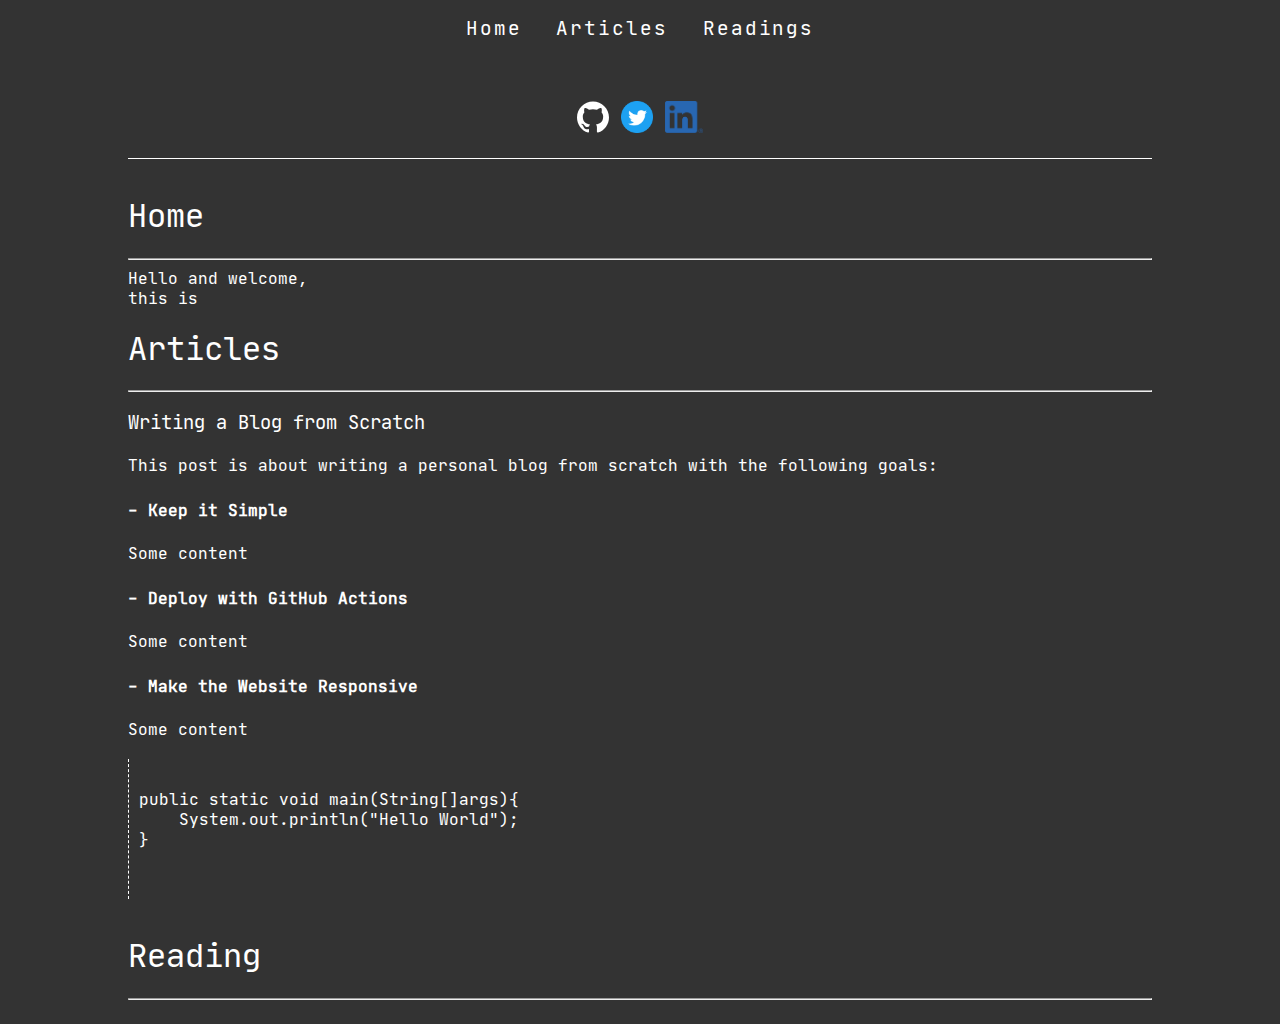
==== index.html @ 2ed48113 "Setup minimal project structure" ====
<!DOCTYPE html>
<html>
<head>
    <meta name="viewport" content="width=device-width, initial-scale=1.0">
    <title>jsattlers blog</title>
    <link href='css/index.css' rel='stylesheet' type='text/css'>
</head>

<body class="main">

<div class="grid-wrapper">
    <nav class="nav-grid">
        <div class="nav-center">
            <div class="nav-links">
                <a href="#">Home</a>
                <a href="#">Articles</a>
                <a href="#">Readings</a>
            </div>
            <!--<div class="nav-coffee">
                <a href="https://paypal.me/jslr94/2">Reach out for me</a>
            </div>-->
            <div class="nav-social">
                <a class="github-logo" href="https://github.com/j-sattler">
                    <svg role="img" viewBox="0 0 24 24" xmlns="http://www.w3.org/2000/svg"><title>GitHub icon</title>
                        <path d="M12 .297c-6.63 0-12 5.373-12 12 0 5.303 3.438 9.8 8.205 11.385.6.113.82-.258.82-.577 0-.285-.01-1.04-.015-2.04-3.338.724-4.042-1.61-4.042-1.61C4.422 18.07 3.633 17.7 3.633 17.7c-1.087-.744.084-.729.084-.729 1.205.084 1.838 1.236 1.838 1.236 1.07 1.835 2.809 1.305 3.495.998.108-.776.417-1.305.76-1.605-2.665-.3-5.466-1.332-5.466-5.93 0-1.31.465-2.38 1.235-3.22-.135-.303-.54-1.523.105-3.176 0 0 1.005-.322 3.3 1.23.96-.267 1.98-.399 3-.405 1.02.006 2.04.138 3 .405 2.28-1.552 3.285-1.23 3.285-1.23.645 1.653.24 2.873.12 3.176.765.84 1.23 1.91 1.23 3.22 0 4.61-2.805 5.625-5.475 5.92.42.36.81 1.096.81 2.22 0 1.606-.015 2.896-.015 3.286 0 .315.21.69.825.57C20.565 22.092 24 17.592 24 12.297c0-6.627-5.373-12-12-12"/>
                    </svg>
                </a>
                <a href="https://twitter.com/jsattler_"><img src="resources/img/twitter/twitter.png" alt="twitter"></a>
                <a href="https://de.linkedin.com/in/joshua-sattler-3680741a1"><img
                        src="resources/img/linkedin/linkedin.png" alt="linkedin"></a>
            </div>
        </div>
    </nav>

    <article class="content-grid">
        <div class="content-left">
        </div>
        <div class="content-center">
            <div id="overview">
                <h1>Home</h1>
                <hr style="color: white">
                Hello and welcome,<br>
                this is
            </div>
            <div id="blog">
                <h1>Articles</h1>
                <hr style="color: white">
                <h3>Writing a Blog from Scratch</h3>
                <p>This post is about writing a personal blog from scratch with the following goals:</p>
                <h4 style="font-weight: bold">- Keep it Simple</h4>
                <p>Some content</p>
                <h4 style="font-weight: bold">- Deploy with GitHub Actions</h4>
                <p>Some content</p>
                <h4 style="font-weight: bold">- Make the Website Responsive</h4>
                <p>Some content</p>
                <pre>
                        <code>
public static void main(String[]args){
    System.out.println("Hello World");
}
                        </code>
                    </pre>
            </div>
            <div id="reading">
                <h1>Reading</h1>
                <hr style="color: white">
            </div>
        </div>
        <div class="content-right">
        </div>
    </article>
    <footer class="footer-grid">
    </footer>
</div>
</body>
</html>
---- css/index.css ----
@import "nav.css";
@import "content.css";
@import "footer.css";

@font-face {
    font-family: 'JetBrains Mono';
    src: url('../resources/font/JetBrainsMono-1.0.3/web/eot/JetBrainsMono-Regular.eot') format('embedded-opentype'),
    url('../resources/font/JetBrainsMono-1.0.3/web/woff2/JetBrainsMono-Regular.woff2') format('woff2'),
    url('../resources/font/JetBrainsMono-1.0.3/web/woff/JetBrainsMono-Regular.woff') format('woff'),
    url('../resources/font/JetBrainsMono-1.0.3/ttf/JetBrainsMono-Regular.ttf') format('truetype');
    font-weight: normal;
    font-style: normal;
}

* {
    -webkit-font-feature-settings: "liga" on, "calt" on;
    -webkit-font-smoothing: antialiased;
    text-rendering: optimizeLegibility;
    font-family: 'JetBrains Mono', sans-serif;
    font-weight: 100;
}

html {
    --background-day: #fff;
    --font-day: #000;

    --background-night: #333;
    --font-night: #fff;

    --background: var(--background-night);
    --color: var(--font-night);

    background-color: var(--background);
    color: var(--color);
}

body {
    margin: 0;
    padding: 0;
}

.grid-wrapper {
    display: grid;
    grid-template-areas: "nav" "content" "footer";
    grid-gap: 1em;
}
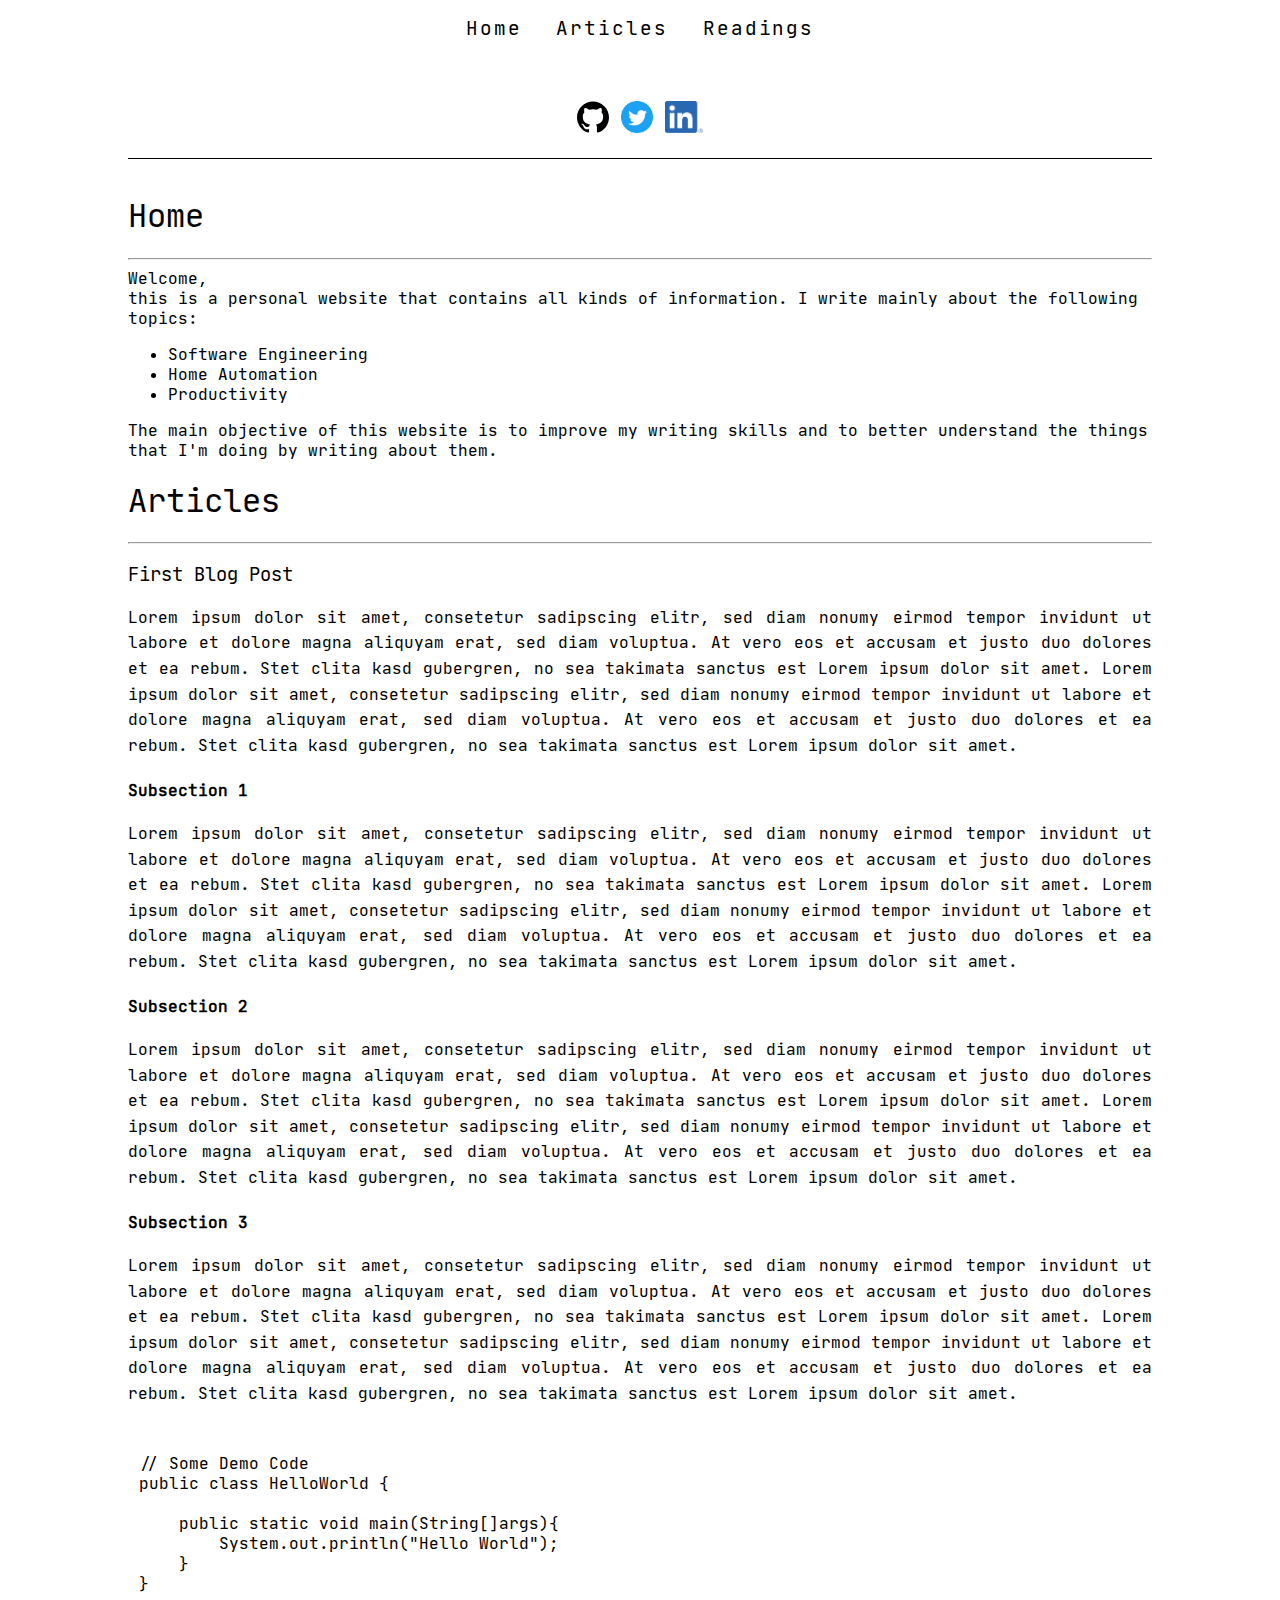
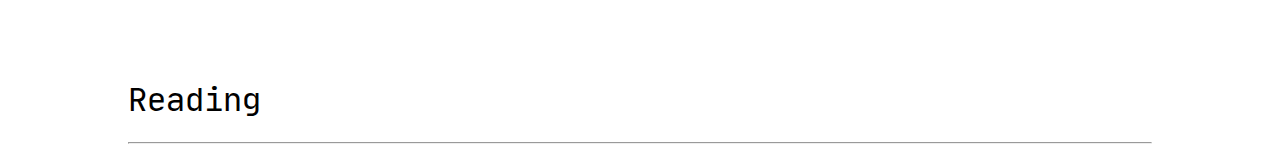
==== commit a85b1bc1: "Add demo content" ====
--- a/index.html
+++ b/index.html
@@ -39,24 +39,64 @@
             <div id="overview">
                 <h1>Home</h1>
                 <hr style="color: white">
-                Hello and welcome,<br>
-                this is
+                Welcome,<br>
+                this is a personal website that contains all kinds of information.
+                I write mainly about the following topics:
+                <ul>
+                    <li>Software Engineering</li>
+                    <li>Home Automation</li>
+                    <li>Productivity</li>
+                </ul>
+                The main objective of this website is to improve my writing skills and
+                to better understand the things that I'm doing by writing about them.
             </div>
             <div id="blog">
                 <h1>Articles</h1>
                 <hr style="color: white">
-                <h3>Writing a Blog from Scratch</h3>
-                <p>This post is about writing a personal blog from scratch with the following goals:</p>
-                <h4 style="font-weight: bold">- Keep it Simple</h4>
-                <p>Some content</p>
-                <h4 style="font-weight: bold">- Deploy with GitHub Actions</h4>
-                <p>Some content</p>
-                <h4 style="font-weight: bold">- Make the Website Responsive</h4>
-                <p>Some content</p>
+                <h3>First Blog Post</h3>
+                <p>Lorem ipsum dolor sit amet, consetetur sadipscing elitr, sed diam nonumy eirmod tempor invidunt ut
+                    labore et dolore magna aliquyam erat, sed diam voluptua.
+                    At vero eos et accusam et justo duo dolores et ea rebum. Stet clita kasd gubergren, no sea takimata
+                    sanctus est Lorem ipsum dolor sit amet.
+                    Lorem ipsum dolor sit amet, consetetur sadipscing elitr, sed diam nonumy eirmod tempor invidunt ut
+                    labore et dolore magna aliquyam erat, sed diam voluptua.
+                    At vero eos et accusam et justo duo dolores et ea rebum. Stet clita kasd gubergren, no sea takimata
+                    sanctus est Lorem ipsum dolor sit amet.</p>
+                <h4 style="font-weight: bold">Subsection 1</h4>
+                <p>Lorem ipsum dolor sit amet, consetetur sadipscing elitr, sed diam nonumy eirmod tempor invidunt ut
+                    labore et dolore magna aliquyam erat, sed diam voluptua.
+                    At vero eos et accusam et justo duo dolores et ea rebum. Stet clita kasd gubergren, no sea takimata
+                    sanctus est Lorem ipsum dolor sit amet.
+                    Lorem ipsum dolor sit amet, consetetur sadipscing elitr, sed diam nonumy eirmod tempor invidunt ut
+                    labore et dolore magna aliquyam erat, sed diam voluptua.
+                    At vero eos et accusam et justo duo dolores et ea rebum. Stet clita kasd gubergren, no sea takimata
+                    sanctus est Lorem ipsum dolor sit amet.</p>
+                <h4 style="font-weight: bold">Subsection 2</h4>
+                <p>Lorem ipsum dolor sit amet, consetetur sadipscing elitr, sed diam nonumy eirmod tempor invidunt ut
+                    labore et dolore magna aliquyam erat, sed diam voluptua.
+                    At vero eos et accusam et justo duo dolores et ea rebum. Stet clita kasd gubergren, no sea takimata
+                    sanctus est Lorem ipsum dolor sit amet.
+                    Lorem ipsum dolor sit amet, consetetur sadipscing elitr, sed diam nonumy eirmod tempor invidunt ut
+                    labore et dolore magna aliquyam erat, sed diam voluptua.
+                    At vero eos et accusam et justo duo dolores et ea rebum. Stet clita kasd gubergren, no sea takimata
+                    sanctus est Lorem ipsum dolor sit amet.</p>
+                <h4 style="font-weight: bold">Subsection 3</h4>
+                <p>Lorem ipsum dolor sit amet, consetetur sadipscing elitr, sed diam nonumy eirmod tempor invidunt ut
+                    labore et dolore magna aliquyam erat, sed diam voluptua.
+                    At vero eos et accusam et justo duo dolores et ea rebum. Stet clita kasd gubergren, no sea takimata
+                    sanctus est Lorem ipsum dolor sit amet.
+                    Lorem ipsum dolor sit amet, consetetur sadipscing elitr, sed diam nonumy eirmod tempor invidunt ut
+                    labore et dolore magna aliquyam erat, sed diam voluptua.
+                    At vero eos et accusam et justo duo dolores et ea rebum. Stet clita kasd gubergren, no sea takimata
+                    sanctus est Lorem ipsum dolor sit amet.</p>
                 <pre>
                         <code>
-public static void main(String[]args){
-    System.out.println("Hello World");
+// Some Demo Code
+public class HelloWorld {
+
+    public static void main(String[]args){
+        System.out.println("Hello World");
+    }
 }
                         </code>
                     </pre>
--- a/css/index.css
+++ b/css/index.css
@@ -27,8 +27,8 @@
     --background-night: #333;
     --font-night: #fff;
 
-    --background: var(--background-night);
-    --color: var(--font-night);
+    --background: var(--background-day);
+    --color: var(--font-day);
 
     background-color: var(--background);
     color: var(--color);
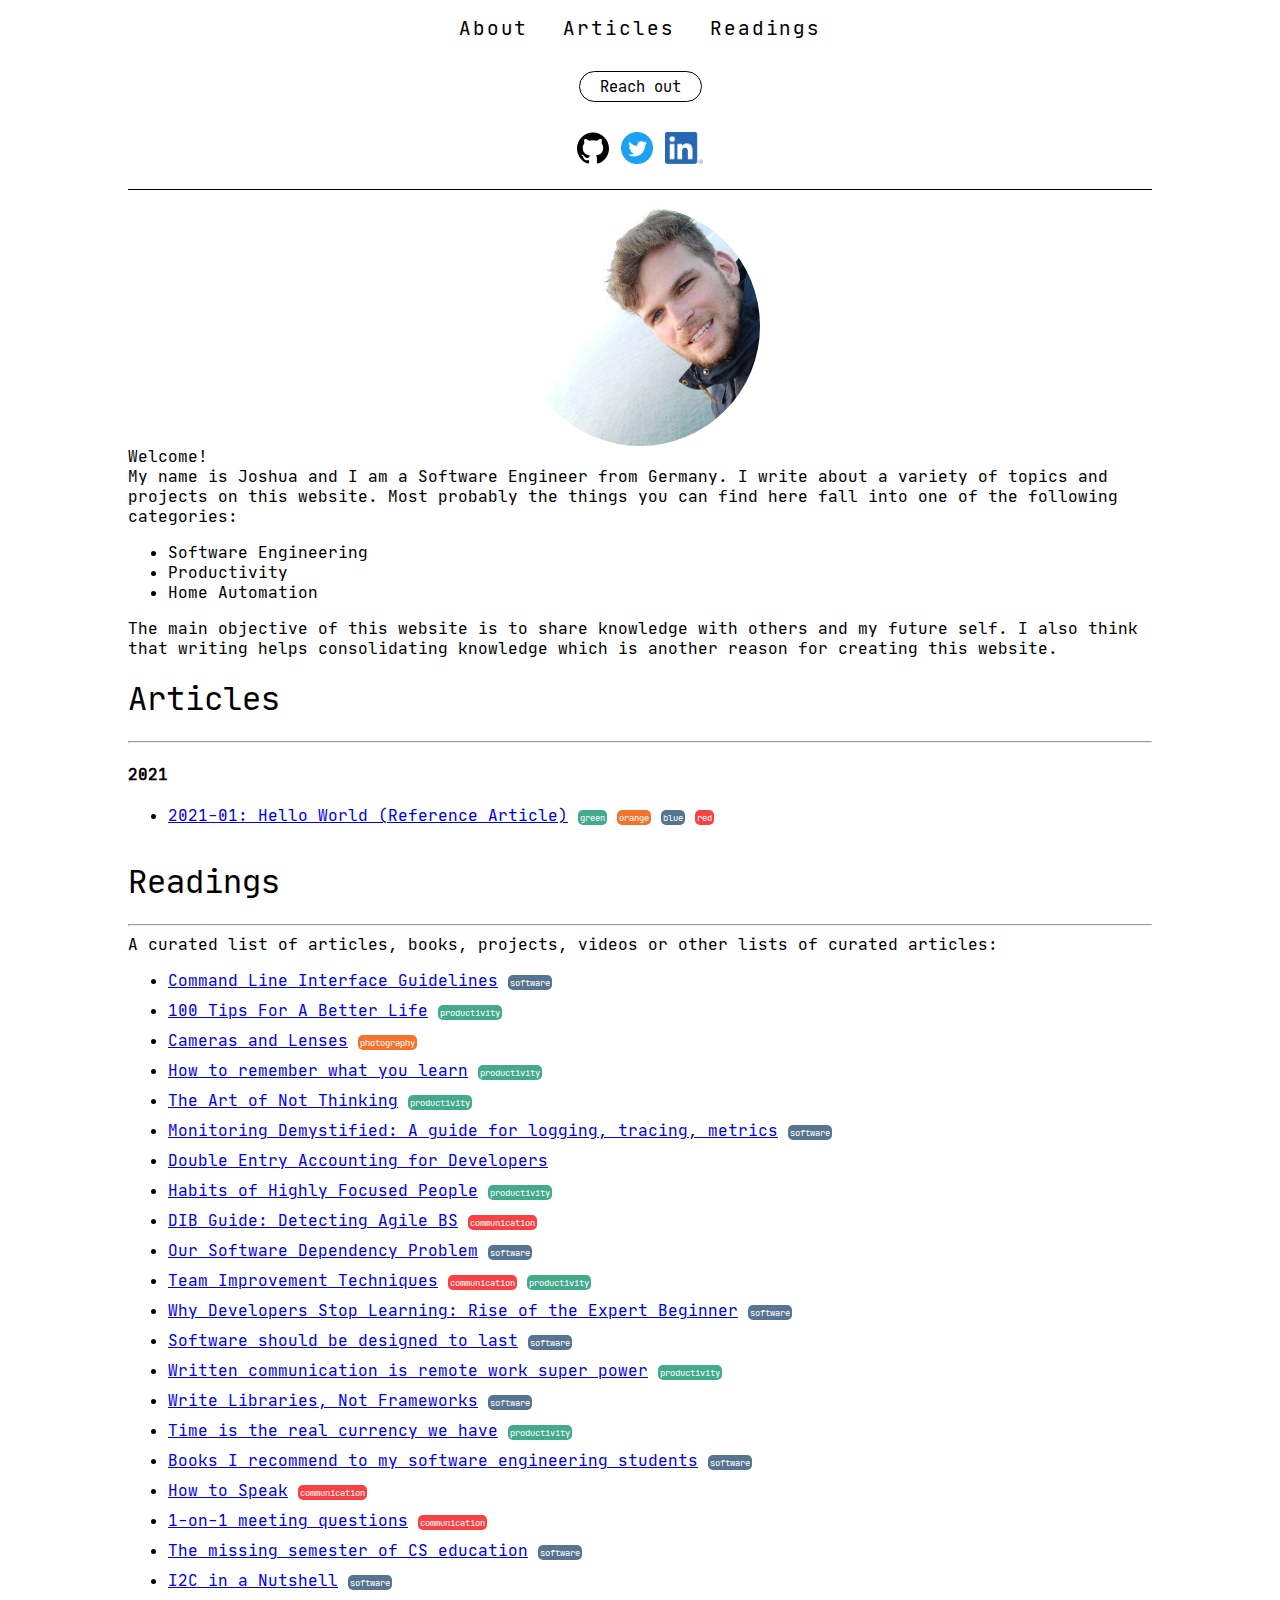
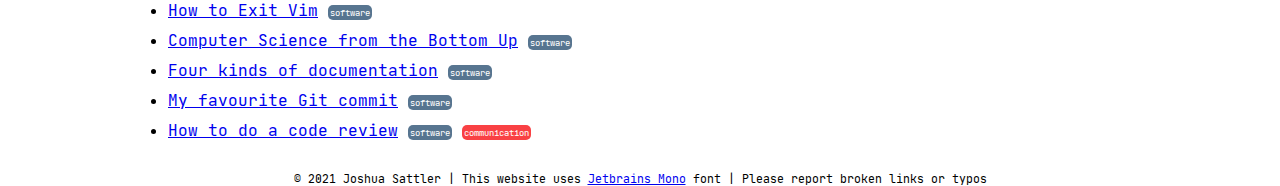
==== commit 88a15eb5: "Improve overall website structure" ====
--- a/index.html
+++ b/index.html
@@ -1,9 +1,11 @@
 <!DOCTYPE html>
 <html>
 <head>
+    <meta charset="UTF-8">
     <meta name="viewport" content="width=device-width, initial-scale=1.0">
-    <title>jsattlers blog</title>
+    <title>Joshua Sattler</title>
     <link href='css/index.css' rel='stylesheet' type='text/css'>
+    <link rel="icon" type="image/png" href="resources/img/personal-logo/logo-2.png">
 </head>
 
 <body class="main">
@@ -12,13 +14,13 @@
     <nav class="nav-grid">
         <div class="nav-center">
             <div class="nav-links">
-                <a href="#">Home</a>
-                <a href="#">Articles</a>
-                <a href="#">Readings</a>
+                <a href="#about">About</a>
+                <a href="#articles">Articles</a>
+                <a href="#readings">Readings</a>
             </div>
-            <!--<div class="nav-coffee">
-                <a href="https://paypal.me/jslr94/2">Reach out for me</a>
-            </div>-->
+            <div class="nav-coffee">
+                <a href="mailto:joshua.sattler@mailbox.org">Reach out</a>
+            </div>
             <div class="nav-social">
                 <a class="github-logo" href="https://github.com/j-sattler">
                     <svg role="img" viewBox="0 0 24 24" xmlns="http://www.w3.org/2000/svg"><title>GitHub icon</title>
@@ -36,80 +38,148 @@
         <div class="content-left">
         </div>
         <div class="content-center">
-            <div id="overview">
-                <h1>Home</h1>
-                <hr style="color: white">
-                Welcome,<br>
-                this is a personal website that contains all kinds of information.
-                I write mainly about the following topics:
+            <div id="about">
+                <div class="profile-image-container">
+                    <img id="profile-picture" src="resources/img/profile.jpg" alt="profile picture">
+                </div>
+                Welcome!<br>
+                My name is Joshua and I am a Software Engineer from Germany. I write about a variety of topics and
+                projects on this website.
+                Most probably the things you can find here fall into one of the following categories:
                 <ul>
                     <li>Software Engineering</li>
+                    <li>Productivity</li>
                     <li>Home Automation</li>
-                    <li>Productivity</li>
                 </ul>
-                The main objective of this website is to improve my writing skills and
-                to better understand the things that I'm doing by writing about them.
+                The main objective of this website is to share knowledge with others and my future self.
+                I also think that writing helps consolidating knowledge which is another reason for creating this
+                website.
             </div>
-            <div id="blog">
+            <div id="articles">
                 <h1>Articles</h1>
                 <hr style="color: white">
-                <h3>First Blog Post</h3>
-                <p>Lorem ipsum dolor sit amet, consetetur sadipscing elitr, sed diam nonumy eirmod tempor invidunt ut
-                    labore et dolore magna aliquyam erat, sed diam voluptua.
-                    At vero eos et accusam et justo duo dolores et ea rebum. Stet clita kasd gubergren, no sea takimata
-                    sanctus est Lorem ipsum dolor sit amet.
-                    Lorem ipsum dolor sit amet, consetetur sadipscing elitr, sed diam nonumy eirmod tempor invidunt ut
-                    labore et dolore magna aliquyam erat, sed diam voluptua.
-                    At vero eos et accusam et justo duo dolores et ea rebum. Stet clita kasd gubergren, no sea takimata
-                    sanctus est Lorem ipsum dolor sit amet.</p>
-                <h4 style="font-weight: bold">Subsection 1</h4>
-                <p>Lorem ipsum dolor sit amet, consetetur sadipscing elitr, sed diam nonumy eirmod tempor invidunt ut
-                    labore et dolore magna aliquyam erat, sed diam voluptua.
-                    At vero eos et accusam et justo duo dolores et ea rebum. Stet clita kasd gubergren, no sea takimata
-                    sanctus est Lorem ipsum dolor sit amet.
-                    Lorem ipsum dolor sit amet, consetetur sadipscing elitr, sed diam nonumy eirmod tempor invidunt ut
-                    labore et dolore magna aliquyam erat, sed diam voluptua.
-                    At vero eos et accusam et justo duo dolores et ea rebum. Stet clita kasd gubergren, no sea takimata
-                    sanctus est Lorem ipsum dolor sit amet.</p>
-                <h4 style="font-weight: bold">Subsection 2</h4>
-                <p>Lorem ipsum dolor sit amet, consetetur sadipscing elitr, sed diam nonumy eirmod tempor invidunt ut
-                    labore et dolore magna aliquyam erat, sed diam voluptua.
-                    At vero eos et accusam et justo duo dolores et ea rebum. Stet clita kasd gubergren, no sea takimata
-                    sanctus est Lorem ipsum dolor sit amet.
-                    Lorem ipsum dolor sit amet, consetetur sadipscing elitr, sed diam nonumy eirmod tempor invidunt ut
-                    labore et dolore magna aliquyam erat, sed diam voluptua.
-                    At vero eos et accusam et justo duo dolores et ea rebum. Stet clita kasd gubergren, no sea takimata
-                    sanctus est Lorem ipsum dolor sit amet.</p>
-                <h4 style="font-weight: bold">Subsection 3</h4>
-                <p>Lorem ipsum dolor sit amet, consetetur sadipscing elitr, sed diam nonumy eirmod tempor invidunt ut
-                    labore et dolore magna aliquyam erat, sed diam voluptua.
-                    At vero eos et accusam et justo duo dolores et ea rebum. Stet clita kasd gubergren, no sea takimata
-                    sanctus est Lorem ipsum dolor sit amet.
-                    Lorem ipsum dolor sit amet, consetetur sadipscing elitr, sed diam nonumy eirmod tempor invidunt ut
-                    labore et dolore magna aliquyam erat, sed diam voluptua.
-                    At vero eos et accusam et justo duo dolores et ea rebum. Stet clita kasd gubergren, no sea takimata
-                    sanctus est Lorem ipsum dolor sit amet.</p>
-                <pre>
-                        <code>
-// Some Demo Code
-public class HelloWorld {
+                <h4 style="font-weight: bold">2021</h4>
+                <ul>
+                    <li class="draft"><a href="articles/2021/01/creating-a-personal-website-or-blog.html">2021-01: Creating a Personal Website or Blog</a>
+                        <span class="tag software">software</span>
+                    </li>
+                    <li class="draft"><a href="articles/2021/01/things-everyone-should-invest-in.html">2021-01: Things Everyone Should Invest In</a>
+                        <span class="tag productivity">productivity</span>
+                        <span class="tag photography">lifestyle</span>
+                    </li>
+                    <li><a href="articles/2021/01/hello-world-article.html">2021-01: Hello World (Reference Article)</a>
+                        <span class="tag productivity">green</span>
+                        <span class="tag photography">orange</span>
+                        <span class="tag software">blue</span>
+                        <span class="tag communication">red</span>
+                    </li>
+                </ul>
+            </div>
+            <div id="readings">
+                <h1>Readings</h1>
+                <hr style="color: white">
+                A curated list of articles, books, projects, videos or other lists of curated articles:
+                <ul>
+                    <li><a href="https://clig.dev/">Command Line Interface Guidelines</a>
+                        <span class="tag software">software</span>
+                    </li>
+                    <li><a href="https://ideopunk.com/2020/12/22/100-tips-for-a-better-life/">100 Tips For A Better
+                        Life</a>
+                        <span class="tag productivity">productivity</span>
+                    </li>
+                    <li><a href="https://ciechanow.ski/cameras-and-lenses/">Cameras and Lenses</a>
+                        <span class="tag photography">photography</span>
+                    </li>
+                    <li><a href="https://vasilishynkarenka.com/learning/">How to remember what you learn</a>
+                        <span class="tag productivity">productivity</span>
+                    </li>
+                    <li><a href="http://tiffanymatthe.com/not-thinking">The Art of Not Thinking</a>
+                        <span class="tag productivity">productivity</span>
+                    </li>
+                    <li>
+                        <a href="https://techbeacon.com/enterprise-it/monitoring-demystified-guide-logging-tracing-metrics">Monitoring Demystified: A guide for logging, tracing, metrics</a>
+                        <span class="tag software">software</span>
+                    </li>
+                    <li><a href="https://django-hordak.readthedocs.io/en/latest/accounting-for-developers.html">Double Entry Accounting for Developers</a>
+                    </li>
+                    <li><a href="https://nickwignall.com/6-habits-of-highly-focused-people/">Habits of Highly Focused People</a>
+                        <span class="tag productivity">productivity</span>
+                    </li>
+                    <li>
+                        <a href="https://media.defense.gov/2018/Oct/09/2002049591/-1/-1/0/DIB_DETECTING_AGILE_BS_2018.10.05.PDF">DIB Guide: Detecting Agile BS</a>
+                        <span class="tag communication">communication</span>
+                    </li>
+                    <li><a href="https://research.swtch.com/deps">Our Software Dependency Problem</a>
+                        <span class="tag software">software</span>
+                    </li>
+                    <li><a href="http://www.dcaulfield.com/team-improvement-techniques/">Team Improvement Techniques</a>
+                        <span class="tag communication">communication</span>
+                        <span class="tag productivity">productivity</span>
+                    </li>
+                    <li><a href="https://daedtech.com/how-developers-stop-learning-rise-of-the-expert-beginner/">Why Developers Stop Learning: Rise of the Expert Beginner</a>
+                        <span class="tag software">software</span>
+                    </li>
+                    <li><a href="https://adlrocha.substack.com/p/adlrocha-software-should-be-designed">Software should be designed to last</a>
+                        <span class="tag software">software</span>
+                    </li>
+                    <li><a href="https://snir.dev/blog/remote-async-communication/">Written communication is remote work super power</a>
+                        <span class="tag productivity">productivity</span>
+                    </li>
+                    <li><a href="https://www.brandonsmith.ninja/blog/libraries-not-frameworks">Write Libraries, Not Frameworks</a>
+                        <span class="tag software">software</span>
+                    </li>
+                    <li><a href="https://blog.theboringtech.io/2020/04/16/time_is_the_real_currency.html">Time is the real currency we have</a>
+                        <span class="tag productivity">productivity</span>
+                    </li>
+                    <li><a href="http://web.eecs.utk.edu/~azh/blog/booksformystudents.html">Books I recommend to my software engineering students</a>
+                        <span class="tag software">software</span>
+                    </li>
+                    <li>
+                        <a href="https://ocw.mit.edu/resources/res-tll-005-how-to-speak-january-iap-2018/how-to-speak/index.htm">How to Speak</a>
+                        <span class="tag communication">communication</span>
+                    </li>
+                    <li><a href="https://github.com/VGraupera/1on1-questions">1-on-1 meeting questions</a>
+                        <span class="tag communication">communication</span>
+                    </li>
+                    <li><a href="https://missing.csail.mit.edu/">The missing semester of CS education</a>
+                        <span class="tag software">software</span>
 
-    public static void main(String[]args){
-        System.out.println("Hello World");
-    }
-}
-                        </code>
-                    </pre>
-            </div>
-            <div id="reading">
-                <h1>Reading</h1>
-                <hr style="color: white">
+                    </li>
+                    <li><a href="https://interrupt.memfault.com/blog/i2c-in-a-nutshell">I2C in a Nutshell</a>
+                        <span class="tag software">software</span>
+
+                    </li>
+                    <li><a href="https://github.com/hakluke/how-to-exit-vim/blob/master/README.md">How to Exit Vim</a>
+                        <span class="tag software">software</span>
+
+                    </li>
+                    <li><a href="https://www.bottomupcs.com/index.xhtml">Computer Science from the Bottom Up</a>
+                        <span class="tag software">software</span>
+
+                    </li>
+                    <li><a href="https://www.divio.com/blog/documentation/">Four kinds of documentation</a>
+                        <span class="tag software">software</span>
+
+                    </li>
+                    <li><a href="https://fatbusinessman.com/2019/my-favourite-git-commit">My favourite Git commit</a>
+                        <span class="tag software">software</span>
+                    </li>
+                    <li><a href="https://google.github.io/eng-practices/review/reviewer/">How to do a code review</a>
+                        <span class="tag software">software</span>
+                        <span class="tag communication">communication</span>
+                    </li>
+                </ul>
             </div>
         </div>
         <div class="content-right">
         </div>
     </article>
     <footer class="footer-grid">
+        <div class="footer-center">
+            <div>© 2021 Joshua Sattler | This website uses <a href="https://www.jetbrains.com/lp/mono/">Jetbrains
+                Mono</a> font | Please report broken links or typos
+            </div>
+        </div>
     </footer>
 </div>
 </body>
--- a/css/index.css
+++ b/css/index.css
@@ -41,6 +41,8 @@
 
 .grid-wrapper {
     display: grid;
+    min-height: 100%;
+    grid-template-rows: auto auto auto;
     grid-template-areas: "nav" "content" "footer";
     grid-gap: 1em;
 }
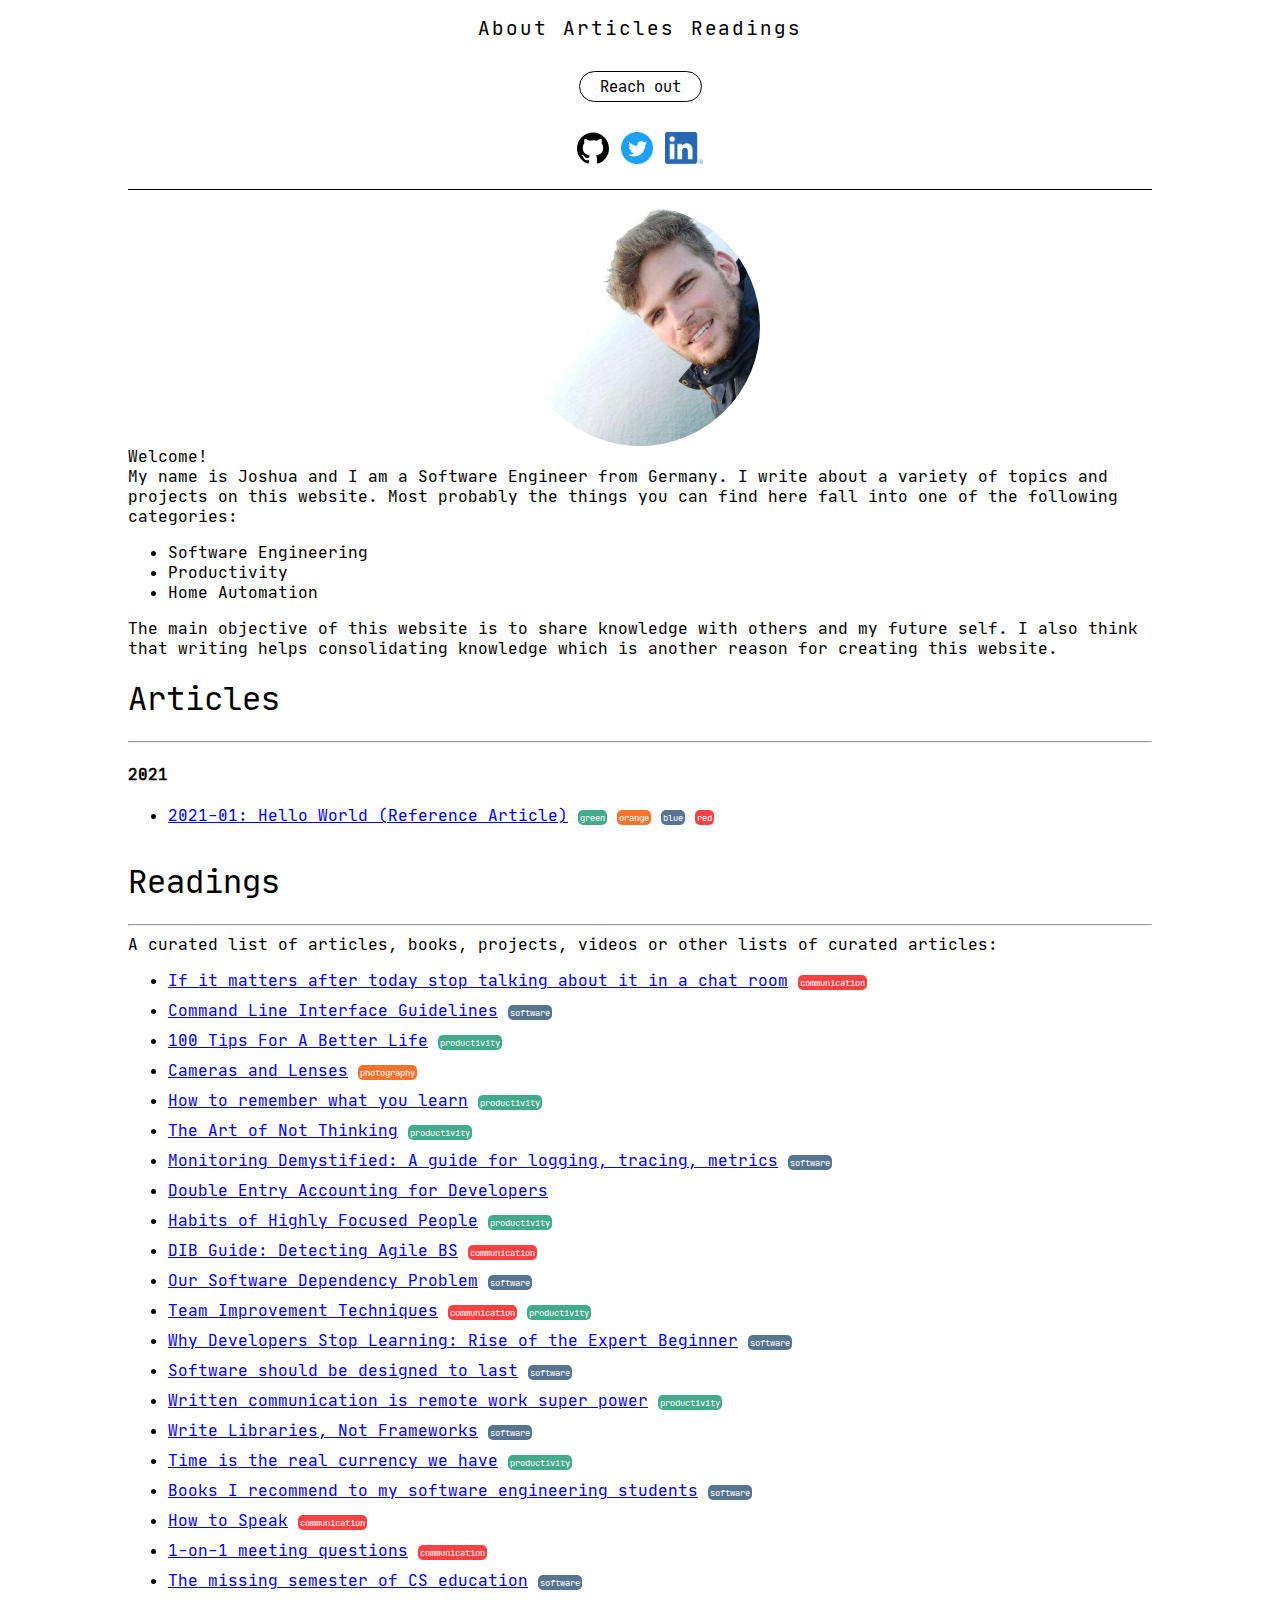
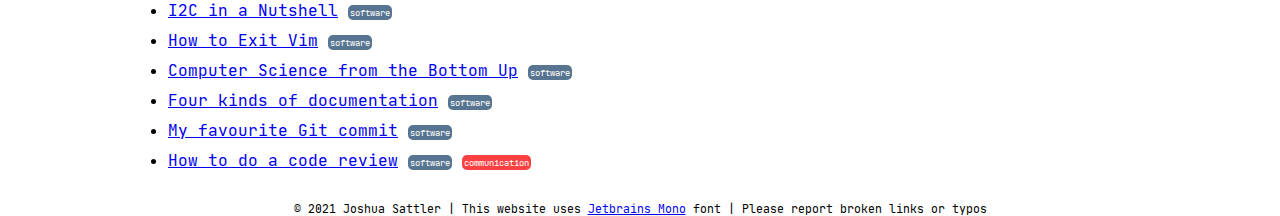
==== commit bdb29967: "Add article to readings 'if it matters after today stop ...'" ====
--- a/index.html
+++ b/index.html
@@ -80,6 +80,9 @@
                 <hr style="color: white">
                 A curated list of articles, books, projects, videos or other lists of curated articles:
                 <ul>
+                    <li><a href="https://critter.blog/2021/01/12/if-it-matters-after-today-stop-talking-about-it-in-a-chat-room/">If it matters after today stop talking about it in a chat room</a>
+                        <span class="tag communication">communication</span>
+                    </li>
                     <li><a href="https://clig.dev/">Command Line Interface Guidelines</a>
                         <span class="tag software">software</span>
                     </li>
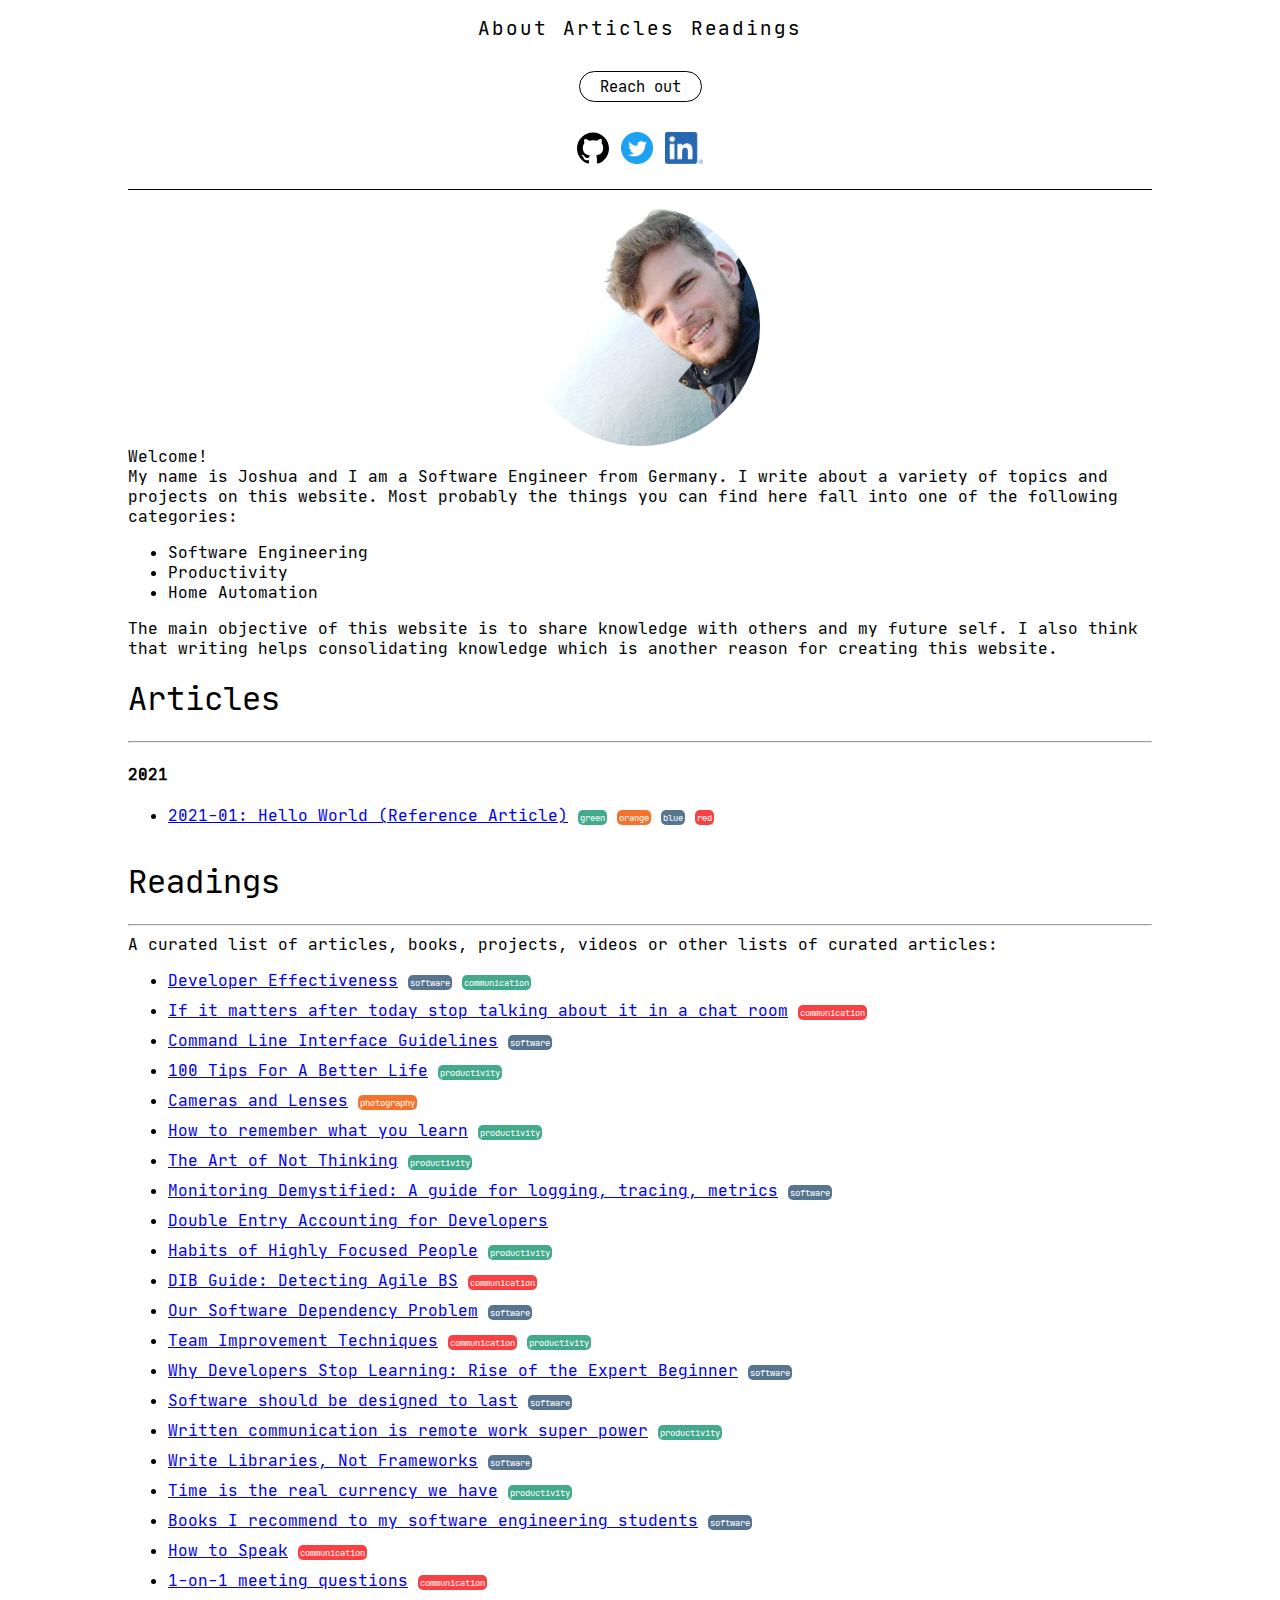
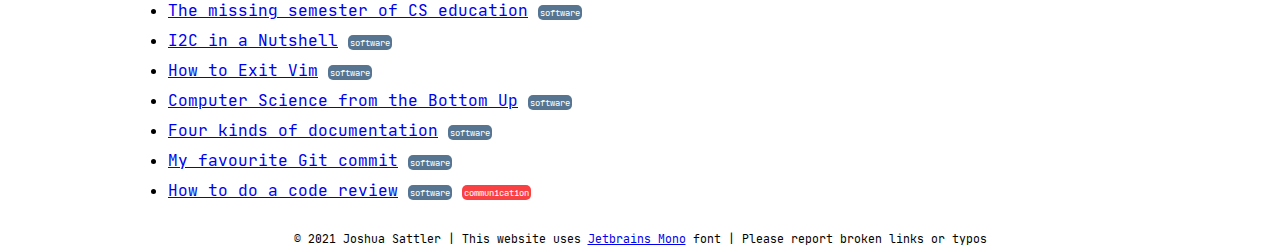
==== commit 80f7f323: "Add article to readings 'developer effectiveness'" ====
--- a/index.html
+++ b/index.html
@@ -80,6 +80,10 @@
                 <hr style="color: white">
                 A curated list of articles, books, projects, videos or other lists of curated articles:
                 <ul>
+                    <li><a href="https://martinfowler.com/articles/developer-effectiveness.html">Developer Effectiveness</a>
+                        <span class="tag software">software</span>
+                        <span class="tag productivity">communication</span>
+                    </li>
                     <li><a href="https://critter.blog/2021/01/12/if-it-matters-after-today-stop-talking-about-it-in-a-chat-room/">If it matters after today stop talking about it in a chat room</a>
                         <span class="tag communication">communication</span>
                     </li>
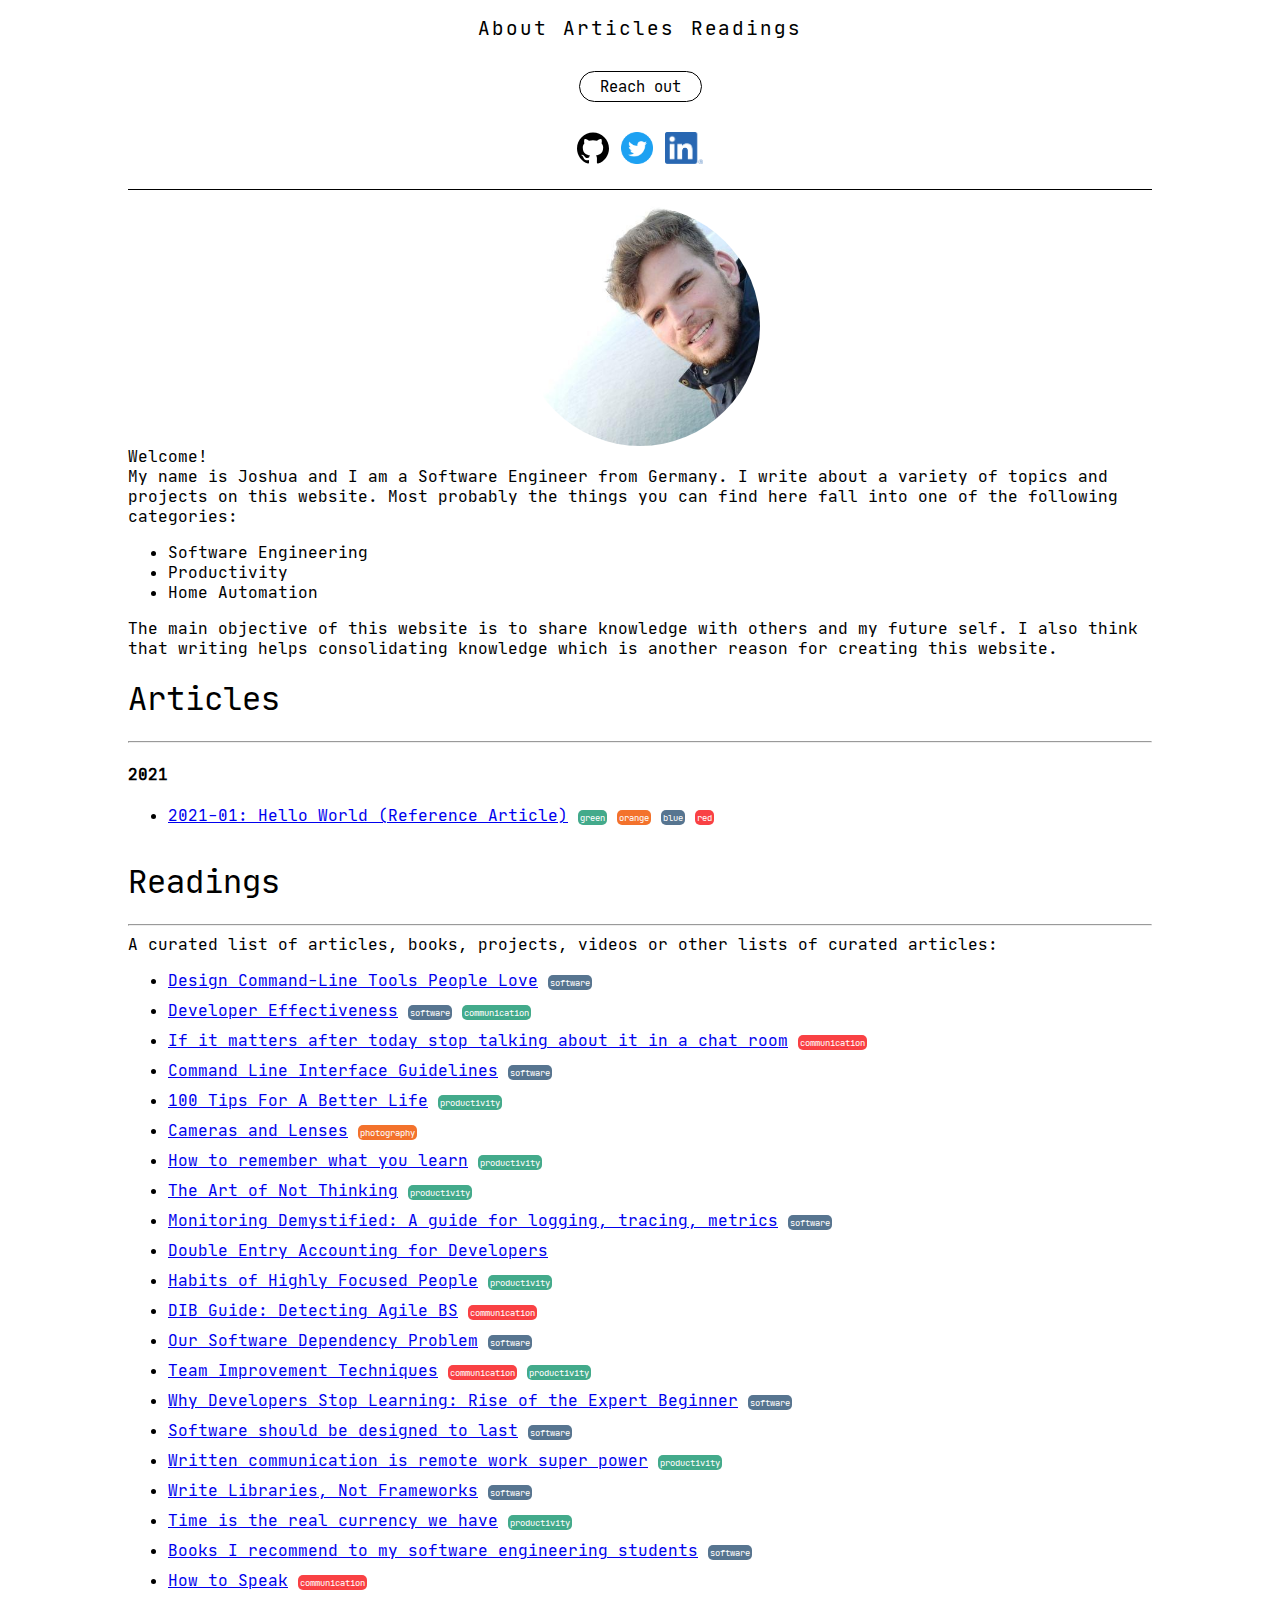
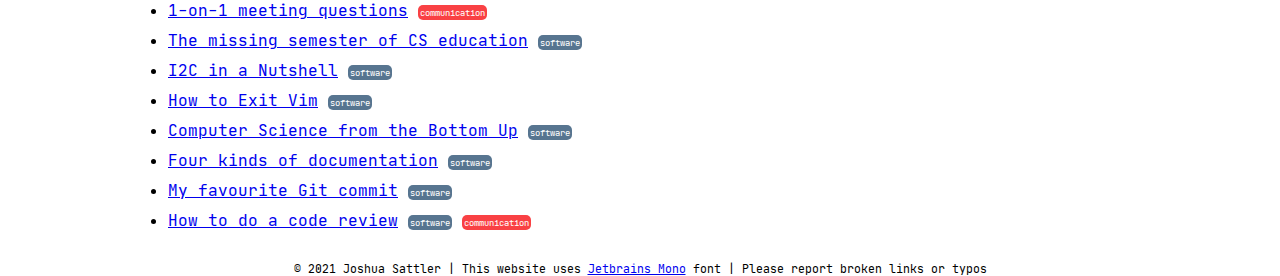
==== commit cb627f89: "Add video to readings 'design cli tools people love'" ====
--- a/index.html
+++ b/index.html
@@ -80,6 +80,9 @@
                 <hr style="color: white">
                 A curated list of articles, books, projects, videos or other lists of curated articles:
                 <ul>
+                    <li><a href="https://www.youtube.com/watch?v=eMz0vni6PAw&feature=youtu.be">Design Command-Line Tools People Love</a>
+                        <span class="tag software">software</span>
+                    </li>
                     <li><a href="https://martinfowler.com/articles/developer-effectiveness.html">Developer Effectiveness</a>
                         <span class="tag software">software</span>
                         <span class="tag productivity">communication</span>
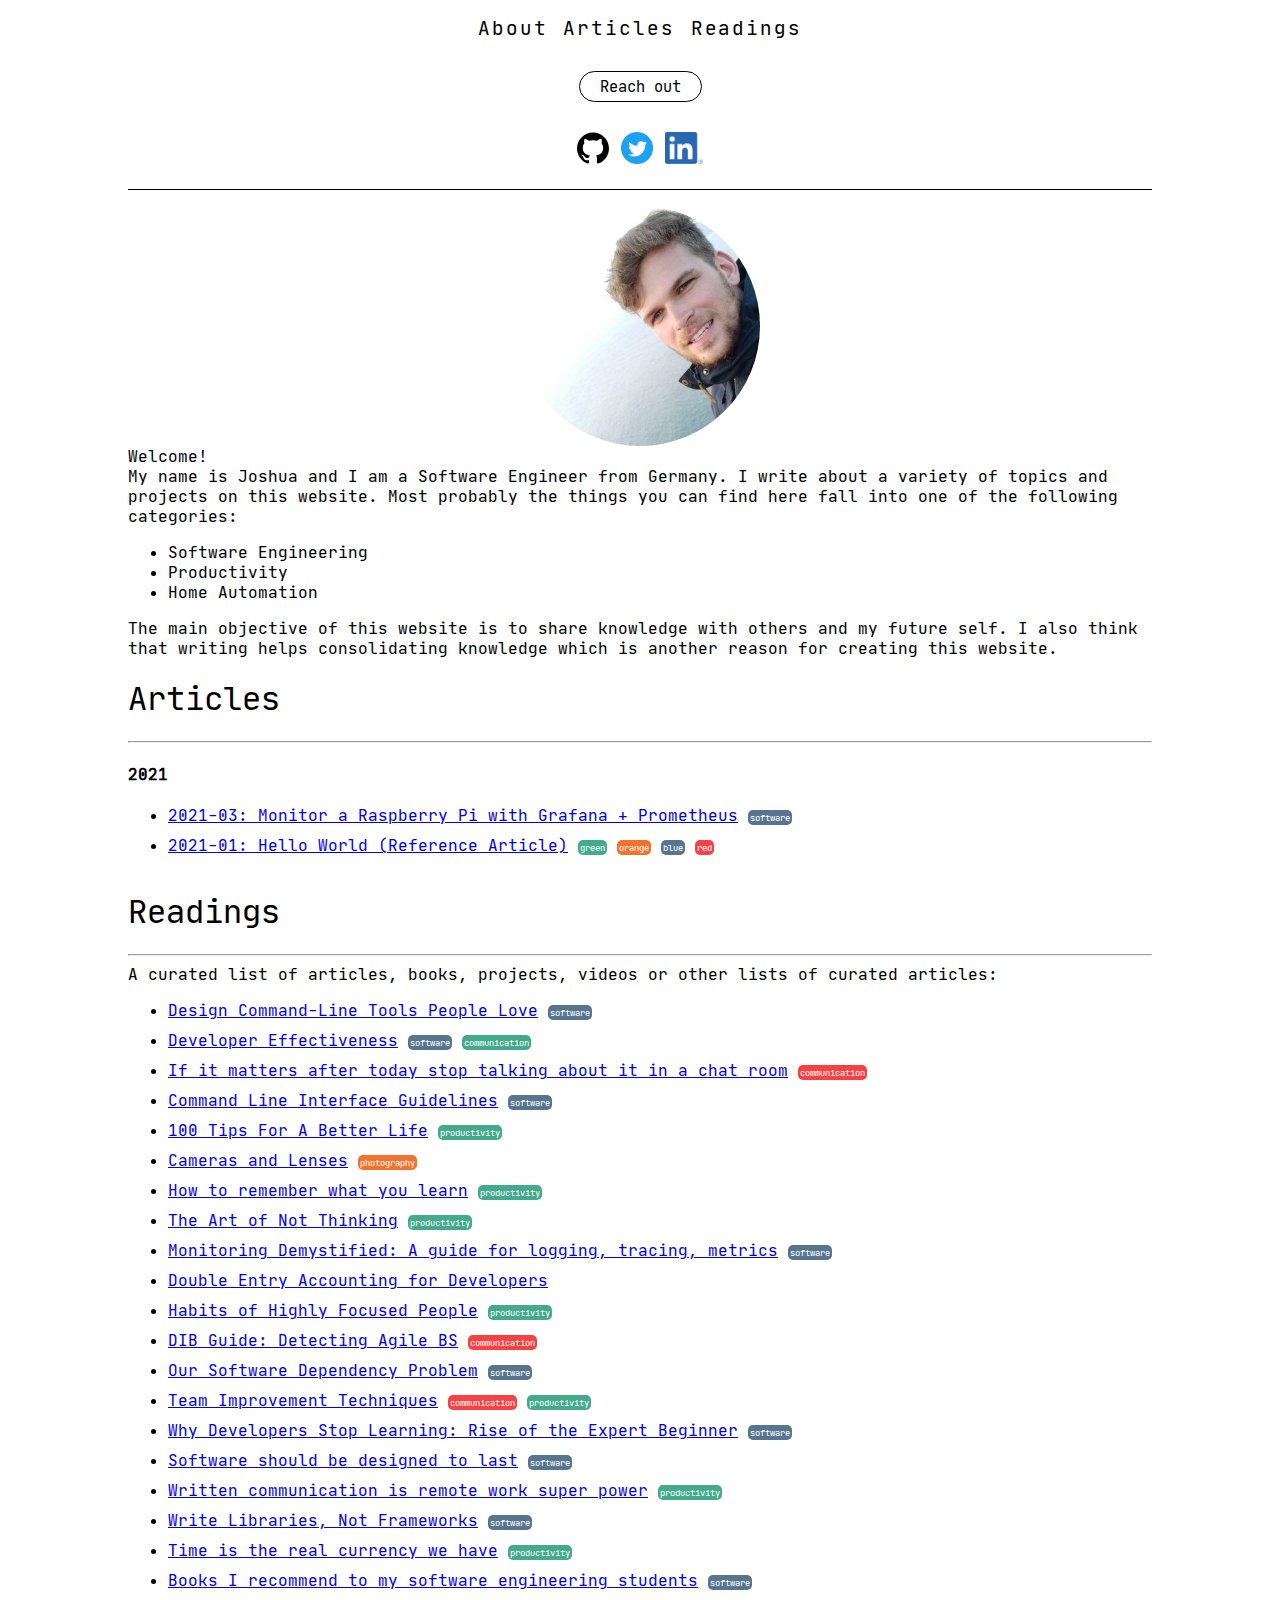
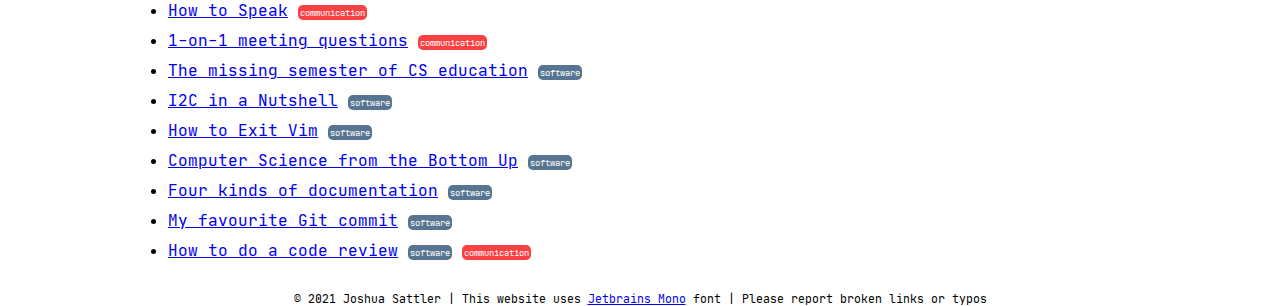
==== commit 93773b3c: "Start with 'monitor raspberry with grafana and prometheus'" ====
--- a/index.html
+++ b/index.html
@@ -60,6 +60,9 @@
                 <hr style="color: white">
                 <h4 style="font-weight: bold">2021</h4>
                 <ul>
+                    <li><a href="articles/2021/03/monitor-raspberry-pi-with-grafana-prometheus.html">2021-03: Monitor a Raspberry Pi with Grafana + Prometheus</a>
+                        <span class="tag software">software</span>
+                    </li>
                     <li class="draft"><a href="articles/2021/01/creating-a-personal-website-or-blog.html">2021-01: Creating a Personal Website or Blog</a>
                         <span class="tag software">software</span>
                     </li>
